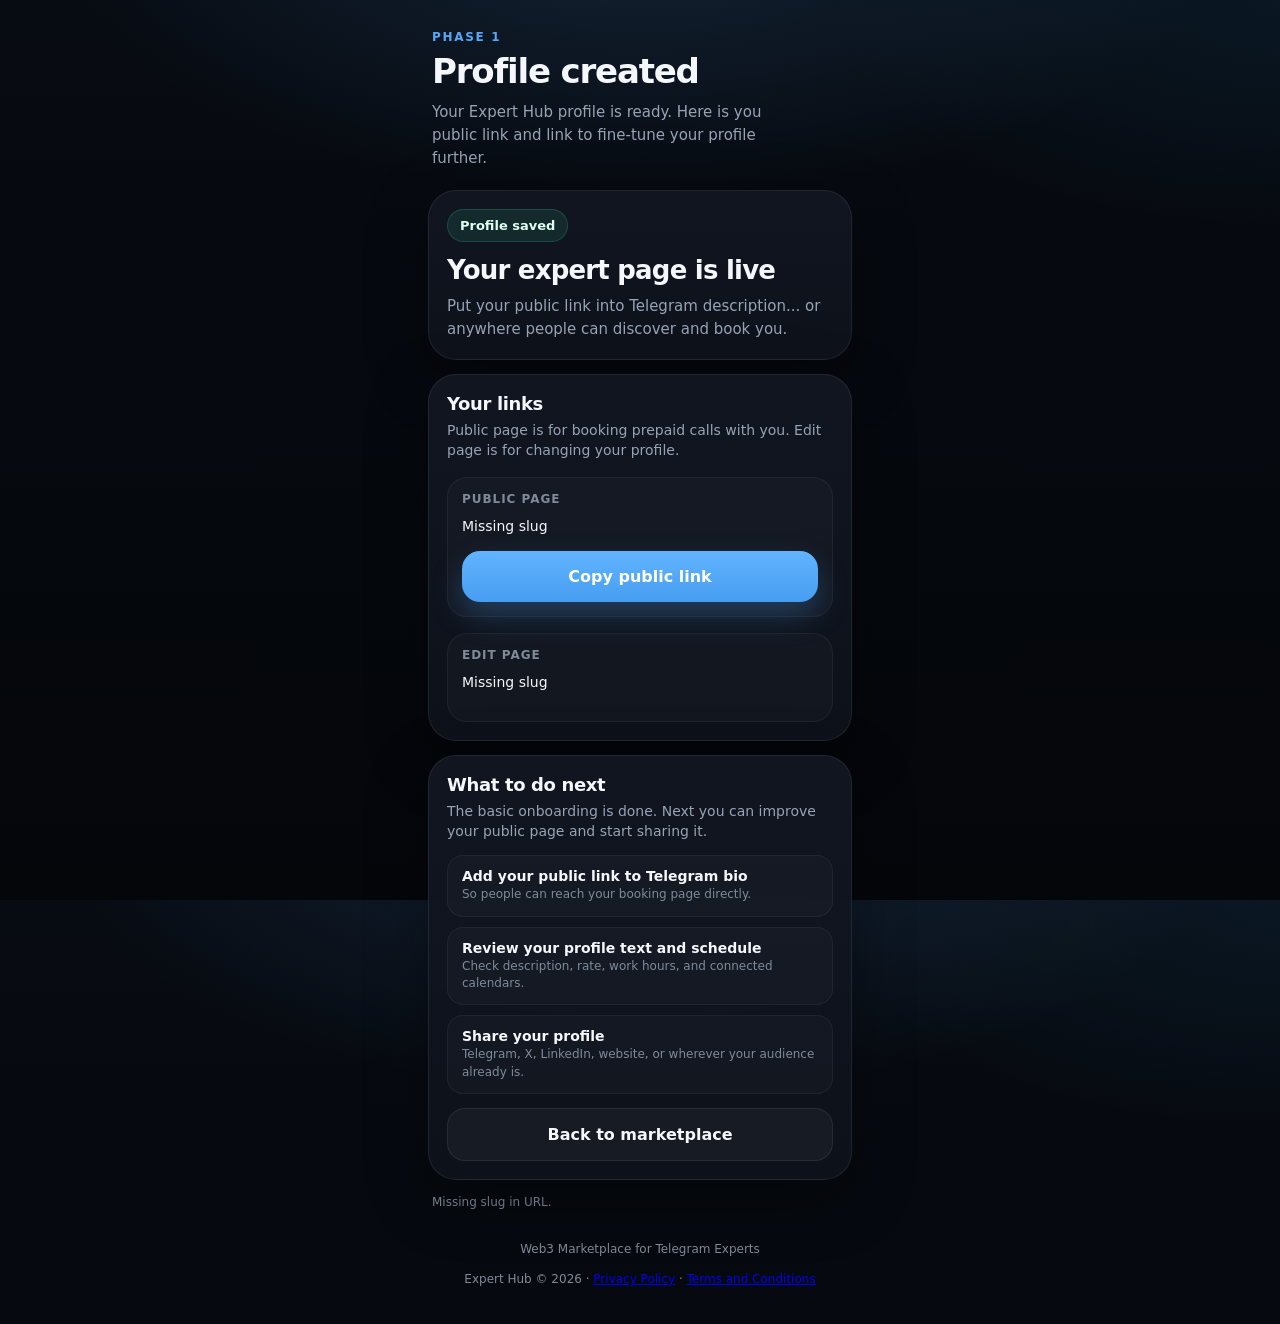
==== public/created.html @ c12c0fcb "Expert saved + refactor of index" ====
<!doctype html>
<html lang="en">
<head>
    <meta charset="utf-8"/>
    <meta name="viewport" content="width=device-width, initial-scale=1, viewport-fit=cover"/>
    <title>Expert Hub</title>

    <style>
        :root {
            --bg: #05070b;
            --bg-2: #0b0f16;
            --panel: rgba(18, 23, 34, 0.92);
            --panel-2: rgba(14, 18, 27, 0.96);
            --line: rgba(255, 255, 255, 0.08);
            --text: #f4f7fb;
            --muted: #97a3b6;
            --muted-2: #7f8a9a;
            --accent: #56a8f5;
            --success: #31c48d;
            --danger: #ff6b6b;
            --shadow: 0 18px 60px rgba(0, 0, 0, 0.35);
            --radius-xl: 28px;
            --radius-lg: 22px;
            --radius-md: 16px;
            --radius-pill: 999px;
        }

        * { box-sizing: border-box; }

        html, body {
            height: 100%;
            margin: 0;
            background:
                    radial-gradient(1100px 520px at 50% -10%, rgba(86, 168, 245, 0.16), transparent 55%),
                    radial-gradient(900px 460px at 100% 0%, rgba(42, 171, 238, 0.08), transparent 50%),
                    linear-gradient(180deg, #070b12 0%, #04060a 100%);
            color: var(--text);
            font-family: Inter, system-ui, -apple-system, "Segoe UI", Roboto, sans-serif;
            -webkit-font-smoothing: antialiased;
            text-rendering: optimizeLegibility;
        }

        body { min-height: 100vh; }

        .app {
            width: 100%;
            max-width: 460px;
            margin: 0 auto;
            min-height: 100vh;
            padding:
                    max(18px, env(safe-area-inset-top))
                    16px
                    max(24px, env(safe-area-inset-bottom) + 10px);
            display: flex;
            flex-direction: column;
            gap: 14px;
        }

        .hero { padding: 12px 4px 6px; }

        .eyebrow {
            font-size: 12px;
            font-weight: 700;
            letter-spacing: 0.14em;
            text-transform: uppercase;
            color: var(--accent);
            margin-bottom: 10px;
        }

        .hero h1 {
            margin: 0;
            font-size: 34px;
            line-height: 1.02;
            letter-spacing: -0.035em;
            font-weight: 800;
        }

        .hero p {
            margin: 12px 0 0;
            color: var(--muted);
            font-size: 15px;
            line-height: 1.55;
            max-width: 36ch;
        }

        .panel {
            background: linear-gradient(180deg, var(--panel), var(--panel-2));
            border: 1px solid var(--line);
            border-radius: var(--radius-xl);
            box-shadow: var(--shadow);
            backdrop-filter: blur(12px);
            -webkit-backdrop-filter: blur(12px);
        }

        .success-card,
        .links-card,
        .actions-card {
            padding: 18px;
        }

        .success-badge {
            display: inline-flex;
            align-items: center;
            gap: 8px;
            padding: 8px 12px;
            border-radius: 999px;
            font-size: 13px;
            font-weight: 800;
            color: #ddfff0;
            background: rgba(49, 196, 141, 0.12);
            border: 1px solid rgba(49, 196, 141, 0.24);
        }

        .success-title {
            margin: 14px 0 0;
            font-size: 26px;
            line-height: 1.08;
            letter-spacing: -0.03em;
            font-weight: 800;
        }

        .success-note {
            margin: 10px 0 0;
            color: var(--muted);
            font-size: 15px;
            line-height: 1.55;
        }

        .section-title {
            margin: 0;
            font-size: 18px;
            font-weight: 800;
            letter-spacing: -0.02em;
        }

        .section-note {
            margin: 6px 0 0;
            color: var(--muted);
            font-size: 14px;
            line-height: 1.45;
        }

        .link-box {
            margin-top: 16px;
            padding: 14px;
            border-radius: 20px;
            background: rgba(255, 255, 255, 0.025);
            border: 1px solid rgba(255, 255, 255, 0.05);
        }

        .link-label {
            font-size: 12px;
            font-weight: 800;
            letter-spacing: 0.08em;
            text-transform: uppercase;
            color: var(--muted-2);
        }

        .link-value {
            margin: 10px 0 0;
            color: var(--text);
            font-size: 14px;
            line-height: 1.5;
            word-break: break-all;
        }

        .btn-grid {
            display: grid;
            gap: 10px;
            margin-top: 14px;
        }

        .btn {
            appearance: none;
            width: 100%;
            border: 0;
            border-radius: 18px;
            padding: 16px 18px;
            cursor: pointer;
            text-decoration: none;
            display: inline-flex;
            align-items: center;
            justify-content: center;
            gap: 10px;
            font: inherit;
            font-weight: 800;
            transition: transform .15s ease, opacity .15s ease, background .15s ease;
        }

        .btn:active { transform: translateY(1px) scale(0.995); }
        .btn:visited { color: inherit; }

        .btn-primary {
            color: #fff;
            background: linear-gradient(180deg, #61b4ff 0%, #479df0 100%);
            box-shadow: 0 14px 30px rgba(71, 157, 240, 0.28);
        }

        .btn-secondary {
            color: var(--text);
            background: rgba(255, 255, 255, 0.04);
            border: 1px solid var(--line);
        }

        .mini-list {
            margin-top: 14px;
            display: grid;
            gap: 10px;
        }

        .mini-row {
            display: flex;
            align-items: flex-start;
            justify-content: space-between;
            gap: 12px;
            padding: 12px 14px;
            border-radius: 16px;
            background: rgba(255,255,255,0.025);
            border: 1px solid rgba(255,255,255,0.05);
        }

        .mini-title {
            font-size: 14px;
            font-weight: 700;
            color: var(--text);
        }

        .mini-sub {
            margin-top: 2px;
            font-size: 12px;
            color: var(--muted-2);
            line-height: 1.45;
        }

        .debug {
            padding: 0 4px;
            color: var(--muted-2);
            font-size: 12px;
            line-height: 1.45;
            word-break: break-word;
            min-height: 18px;
        }

        .hidden { display: none !important; }

        .foot-note {
            color: var(--muted-2);
            font-size: 12px;
            line-height: 1.5;
            padding: 2px 4px 0;
            text-align: center;
        }

        @media (min-width: 480px) {
            .app {
                padding-left: 18px;
                padding-right: 18px;
            }
        }

        .btn-soft-blue {
            color: #dff1ff;
            background: rgba(86, 168, 245, 0.14);
            border: 1px solid rgba(86, 168, 245, 0.28);
            box-shadow: none;
        }

        .btn-soft-blue:hover {
            background: rgba(86, 168, 245, 0.18);
        }

    </style>
</head>
<body>
<div class="app">
    <section class="hero">
        <div class="eyebrow">Phase 1</div>
        <h1>Profile created</h1>
        <p>Your Expert Hub profile is ready. Here is you public link and link to fine-tune your profile further.</p>
    </section>

    <section class="panel success-card">
        <div class="success-badge">Profile saved</div>
        <h2 class="success-title">Your expert page is live</h2>
        <p class="success-note">
            Put your public link into Telegram description... or anywhere people can discover and book you.
        </p>
    </section>

    <section class="panel links-card">
        <h2 class="section-title">Your links</h2>
        <p class="section-note">Public page is for booking prepaid calls with you. Edit page is for changing your profile.</p>

        <div class="link-box">
            <div class="link-label">Public page</div>
            <div id="public-url" class="link-value">—</div>
            <div class="btn-grid">
                <button id="copy-public-btn" class="btn btn-primary" type="button">Copy public link</button>
                <a id="open-public-btn" class="btn btn-secondary" href="#">Open public page</a>
            </div>
        </div>

        <div class="link-box">
            <div class="link-label">Edit page</div>
            <div id="edit-url" class="link-value">—</div>
            <div class="btn-grid">
                <a id="open-edit-btn" class="btn btn-secondary" href="#">Edit your profile</a>
            </div>
        </div>
    </section>

    <section class="panel actions-card">
        <h2 class="section-title">What to do next</h2>
        <p class="section-note">The basic onboarding is done. Next you can improve your public page and start sharing it.</p>

        <div class="mini-list">
            <div class="mini-row">
                <div>
                    <div class="mini-title">Add your public link to Telegram bio</div>
                    <div class="mini-sub">So people can reach your booking page directly.</div>
                </div>
            </div>

            <div class="mini-row">
                <div>
                    <div class="mini-title">Review your profile text and schedule</div>
                    <div class="mini-sub">Check description, rate, work hours, and connected calendars.</div>
                </div>
            </div>

            <div class="mini-row">
                <div>
                    <div class="mini-title">Share your profile</div>
                    <div class="mini-sub">Telegram, X, LinkedIn, website, or wherever your audience already is.</div>
                </div>
            </div>
        </div>

        <div class="btn-grid">
            <a class="btn btn-secondary" href="/">Back to marketplace</a>
        </div>
    </section>

    <div id="debug-status" class="debug"></div>

    <div class="foot-note">
        <p>Web3 Marketplace for Telegram Experts</p>
        <p>Expert Hub © 2026 ·
            <a href="/privacy.html">Privacy Policy</a> ·
            <a href="/terms.html">Terms and Conditions</a>
        </p>
    </div>
</div>

<script>
    const debugStatusEl = document.getElementById('debug-status');
    const publicUrlEl = document.getElementById('public-url');
    const editUrlEl = document.getElementById('edit-url');
    const openPublicBtnEl = document.getElementById('open-public-btn');
    const openEditBtnEl = document.getElementById('open-edit-btn');
    const copyPublicBtnEl = document.getElementById('copy-public-btn');
    const copyEditBtnEl = document.getElementById('copy-edit-btn');

    function setDebugStatus(text) {
        debugStatusEl.textContent = text || '';
    }

    function getSlugFromUrl() {
        const url = new URL(window.location.href);
        return (url.searchParams.get('slug') || '').trim();
    }

    async function copyText(value, successText) {
        try {
            await navigator.clipboard.writeText(value);
            setDebugStatus(successText);
        } catch (err) {
            console.error(err);
            setDebugStatus('Copy failed.');
        }
    }

    (function initCreatedPage() {
        const slug = getSlugFromUrl();

        if (!slug) {
            setDebugStatus('Missing slug in URL.');
            publicUrlEl.textContent = 'Missing slug';
            editUrlEl.textContent = 'Missing slug';
            openPublicBtnEl.classList.add('hidden');
            openEditBtnEl.classList.add('hidden');
            copyPublicBtnEl.disabled = true;
            copyEditBtnEl.disabled = true;
            return;
        }

        const publicUrl = `${window.location.origin}/e/${slug}`;
        const editUrl = `${window.location.origin}/e/${slug}/edit`;

        publicUrlEl.textContent = publicUrl;
        editUrlEl.textContent = editUrl;

        openPublicBtnEl.href = publicUrl;
        openEditBtnEl.href = editUrl;

        copyPublicBtnEl.addEventListener('click', () => {
            copyText(publicUrl, 'Public link copied.');
        });

        copyEditBtnEl.addEventListener('click', () => {
            copyText(editUrl, 'Edit link copied.');
        });
    })();
</script>
</body>
</html>
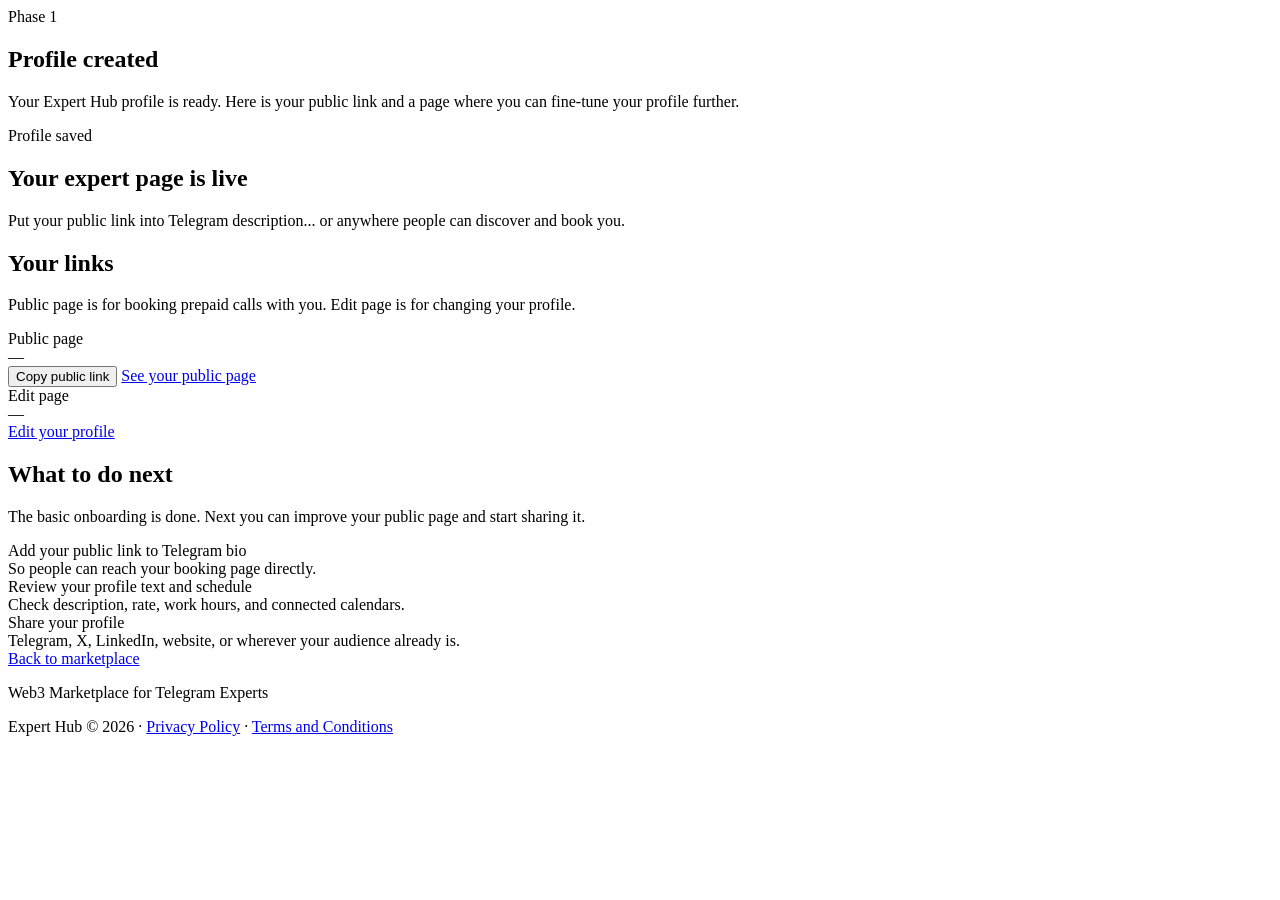
==== commit f6da1bf8: "refactor. Creating Expert" ====
--- a/public/created.html
+++ b/public/created.html
@@ -5,278 +5,16 @@
     <meta name="viewport" content="width=device-width, initial-scale=1, viewport-fit=cover"/>
     <title>Expert Hub</title>
 
-    <style>
-        :root {
-            --bg: #05070b;
-            --bg-2: #0b0f16;
-            --panel: rgba(18, 23, 34, 0.92);
-            --panel-2: rgba(14, 18, 27, 0.96);
-            --line: rgba(255, 255, 255, 0.08);
-            --text: #f4f7fb;
-            --muted: #97a3b6;
-            --muted-2: #7f8a9a;
-            --accent: #56a8f5;
-            --success: #31c48d;
-            --danger: #ff6b6b;
-            --shadow: 0 18px 60px rgba(0, 0, 0, 0.35);
-            --radius-xl: 28px;
-            --radius-lg: 22px;
-            --radius-md: 16px;
-            --radius-pill: 999px;
-        }
-
-        * { box-sizing: border-box; }
-
-        html, body {
-            height: 100%;
-            margin: 0;
-            background:
-                    radial-gradient(1100px 520px at 50% -10%, rgba(86, 168, 245, 0.16), transparent 55%),
-                    radial-gradient(900px 460px at 100% 0%, rgba(42, 171, 238, 0.08), transparent 50%),
-                    linear-gradient(180deg, #070b12 0%, #04060a 100%);
-            color: var(--text);
-            font-family: Inter, system-ui, -apple-system, "Segoe UI", Roboto, sans-serif;
-            -webkit-font-smoothing: antialiased;
-            text-rendering: optimizeLegibility;
-        }
-
-        body { min-height: 100vh; }
-
-        .app {
-            width: 100%;
-            max-width: 460px;
-            margin: 0 auto;
-            min-height: 100vh;
-            padding:
-                    max(18px, env(safe-area-inset-top))
-                    16px
-                    max(24px, env(safe-area-inset-bottom) + 10px);
-            display: flex;
-            flex-direction: column;
-            gap: 14px;
-        }
-
-        .hero { padding: 12px 4px 6px; }
-
-        .eyebrow {
-            font-size: 12px;
-            font-weight: 700;
-            letter-spacing: 0.14em;
-            text-transform: uppercase;
-            color: var(--accent);
-            margin-bottom: 10px;
-        }
-
-        .hero h1 {
-            margin: 0;
-            font-size: 34px;
-            line-height: 1.02;
-            letter-spacing: -0.035em;
-            font-weight: 800;
-        }
-
-        .hero p {
-            margin: 12px 0 0;
-            color: var(--muted);
-            font-size: 15px;
-            line-height: 1.55;
-            max-width: 36ch;
-        }
-
-        .panel {
-            background: linear-gradient(180deg, var(--panel), var(--panel-2));
-            border: 1px solid var(--line);
-            border-radius: var(--radius-xl);
-            box-shadow: var(--shadow);
-            backdrop-filter: blur(12px);
-            -webkit-backdrop-filter: blur(12px);
-        }
-
-        .success-card,
-        .links-card,
-        .actions-card {
-            padding: 18px;
-        }
-
-        .success-badge {
-            display: inline-flex;
-            align-items: center;
-            gap: 8px;
-            padding: 8px 12px;
-            border-radius: 999px;
-            font-size: 13px;
-            font-weight: 800;
-            color: #ddfff0;
-            background: rgba(49, 196, 141, 0.12);
-            border: 1px solid rgba(49, 196, 141, 0.24);
-        }
-
-        .success-title {
-            margin: 14px 0 0;
-            font-size: 26px;
-            line-height: 1.08;
-            letter-spacing: -0.03em;
-            font-weight: 800;
-        }
-
-        .success-note {
-            margin: 10px 0 0;
-            color: var(--muted);
-            font-size: 15px;
-            line-height: 1.55;
-        }
-
-        .section-title {
-            margin: 0;
-            font-size: 18px;
-            font-weight: 800;
-            letter-spacing: -0.02em;
-        }
-
-        .section-note {
-            margin: 6px 0 0;
-            color: var(--muted);
-            font-size: 14px;
-            line-height: 1.45;
-        }
-
-        .link-box {
-            margin-top: 16px;
-            padding: 14px;
-            border-radius: 20px;
-            background: rgba(255, 255, 255, 0.025);
-            border: 1px solid rgba(255, 255, 255, 0.05);
-        }
-
-        .link-label {
-            font-size: 12px;
-            font-weight: 800;
-            letter-spacing: 0.08em;
-            text-transform: uppercase;
-            color: var(--muted-2);
-        }
-
-        .link-value {
-            margin: 10px 0 0;
-            color: var(--text);
-            font-size: 14px;
-            line-height: 1.5;
-            word-break: break-all;
-        }
-
-        .btn-grid {
-            display: grid;
-            gap: 10px;
-            margin-top: 14px;
-        }
-
-        .btn {
-            appearance: none;
-            width: 100%;
-            border: 0;
-            border-radius: 18px;
-            padding: 16px 18px;
-            cursor: pointer;
-            text-decoration: none;
-            display: inline-flex;
-            align-items: center;
-            justify-content: center;
-            gap: 10px;
-            font: inherit;
-            font-weight: 800;
-            transition: transform .15s ease, opacity .15s ease, background .15s ease;
-        }
-
-        .btn:active { transform: translateY(1px) scale(0.995); }
-        .btn:visited { color: inherit; }
-
-        .btn-primary {
-            color: #fff;
-            background: linear-gradient(180deg, #61b4ff 0%, #479df0 100%);
-            box-shadow: 0 14px 30px rgba(71, 157, 240, 0.28);
-        }
-
-        .btn-secondary {
-            color: var(--text);
-            background: rgba(255, 255, 255, 0.04);
-            border: 1px solid var(--line);
-        }
-
-        .mini-list {
-            margin-top: 14px;
-            display: grid;
-            gap: 10px;
-        }
-
-        .mini-row {
-            display: flex;
-            align-items: flex-start;
-            justify-content: space-between;
-            gap: 12px;
-            padding: 12px 14px;
-            border-radius: 16px;
-            background: rgba(255,255,255,0.025);
-            border: 1px solid rgba(255,255,255,0.05);
-        }
-
-        .mini-title {
-            font-size: 14px;
-            font-weight: 700;
-            color: var(--text);
-        }
-
-        .mini-sub {
-            margin-top: 2px;
-            font-size: 12px;
-            color: var(--muted-2);
-            line-height: 1.45;
-        }
-
-        .debug {
-            padding: 0 4px;
-            color: var(--muted-2);
-            font-size: 12px;
-            line-height: 1.45;
-            word-break: break-word;
-            min-height: 18px;
-        }
-
-        .hidden { display: none !important; }
-
-        .foot-note {
-            color: var(--muted-2);
-            font-size: 12px;
-            line-height: 1.5;
-            padding: 2px 4px 0;
-            text-align: center;
-        }
-
-        @media (min-width: 480px) {
-            .app {
-                padding-left: 18px;
-                padding-right: 18px;
-            }
-        }
-
-        .btn-soft-blue {
-            color: #dff1ff;
-            background: rgba(86, 168, 245, 0.14);
-            border: 1px solid rgba(86, 168, 245, 0.28);
-            box-shadow: none;
-        }
-
-        .btn-soft-blue:hover {
-            background: rgba(86, 168, 245, 0.18);
-        }
-
-    </style>
+    <link rel="stylesheet" href="/css/base.css"/>
+    <link rel="stylesheet" href="/css/created.css"/>
+    <script defer src="/js/created.js"></script>
 </head>
 <body>
 <div class="app">
     <section class="hero">
         <div class="eyebrow">Phase 1</div>
         <h1>Profile created</h1>
-        <p>Your Expert Hub profile is ready. Here is you public link and link to fine-tune your profile further.</p>
+        <p>Your Expert Hub profile is ready. Here is your public link and a page where you can fine-tune your profile further.</p>
     </section>
 
     <section class="panel success-card">
@@ -296,7 +34,7 @@
             <div id="public-url" class="link-value">—</div>
             <div class="btn-grid">
                 <button id="copy-public-btn" class="btn btn-primary" type="button">Copy public link</button>
-                <a id="open-public-btn" class="btn btn-secondary" href="#">Open public page</a>
+                <a id="open-public-btn" class="btn btn-secondary" href="#">See your public page</a>
             </div>
         </div>
 
@@ -351,66 +89,5 @@
         </p>
     </div>
 </div>
-
-<script>
-    const debugStatusEl = document.getElementById('debug-status');
-    const publicUrlEl = document.getElementById('public-url');
-    const editUrlEl = document.getElementById('edit-url');
-    const openPublicBtnEl = document.getElementById('open-public-btn');
-    const openEditBtnEl = document.getElementById('open-edit-btn');
-    const copyPublicBtnEl = document.getElementById('copy-public-btn');
-    const copyEditBtnEl = document.getElementById('copy-edit-btn');
-
-    function setDebugStatus(text) {
-        debugStatusEl.textContent = text || '';
-    }
-
-    function getSlugFromUrl() {
-        const url = new URL(window.location.href);
-        return (url.searchParams.get('slug') || '').trim();
-    }
-
-    async function copyText(value, successText) {
-        try {
-            await navigator.clipboard.writeText(value);
-            setDebugStatus(successText);
-        } catch (err) {
-            console.error(err);
-            setDebugStatus('Copy failed.');
-        }
-    }
-
-    (function initCreatedPage() {
-        const slug = getSlugFromUrl();
-
-        if (!slug) {
-            setDebugStatus('Missing slug in URL.');
-            publicUrlEl.textContent = 'Missing slug';
-            editUrlEl.textContent = 'Missing slug';
-            openPublicBtnEl.classList.add('hidden');
-            openEditBtnEl.classList.add('hidden');
-            copyPublicBtnEl.disabled = true;
-            copyEditBtnEl.disabled = true;
-            return;
-        }
-
-        const publicUrl = `${window.location.origin}/e/${slug}`;
-        const editUrl = `${window.location.origin}/e/${slug}/edit`;
-
-        publicUrlEl.textContent = publicUrl;
-        editUrlEl.textContent = editUrl;
-
-        openPublicBtnEl.href = publicUrl;
-        openEditBtnEl.href = editUrl;
-
-        copyPublicBtnEl.addEventListener('click', () => {
-            copyText(publicUrl, 'Public link copied.');
-        });
-
-        copyEditBtnEl.addEventListener('click', () => {
-            copyText(editUrl, 'Edit link copied.');
-        });
-    })();
-</script>
 </body>
 </html>
